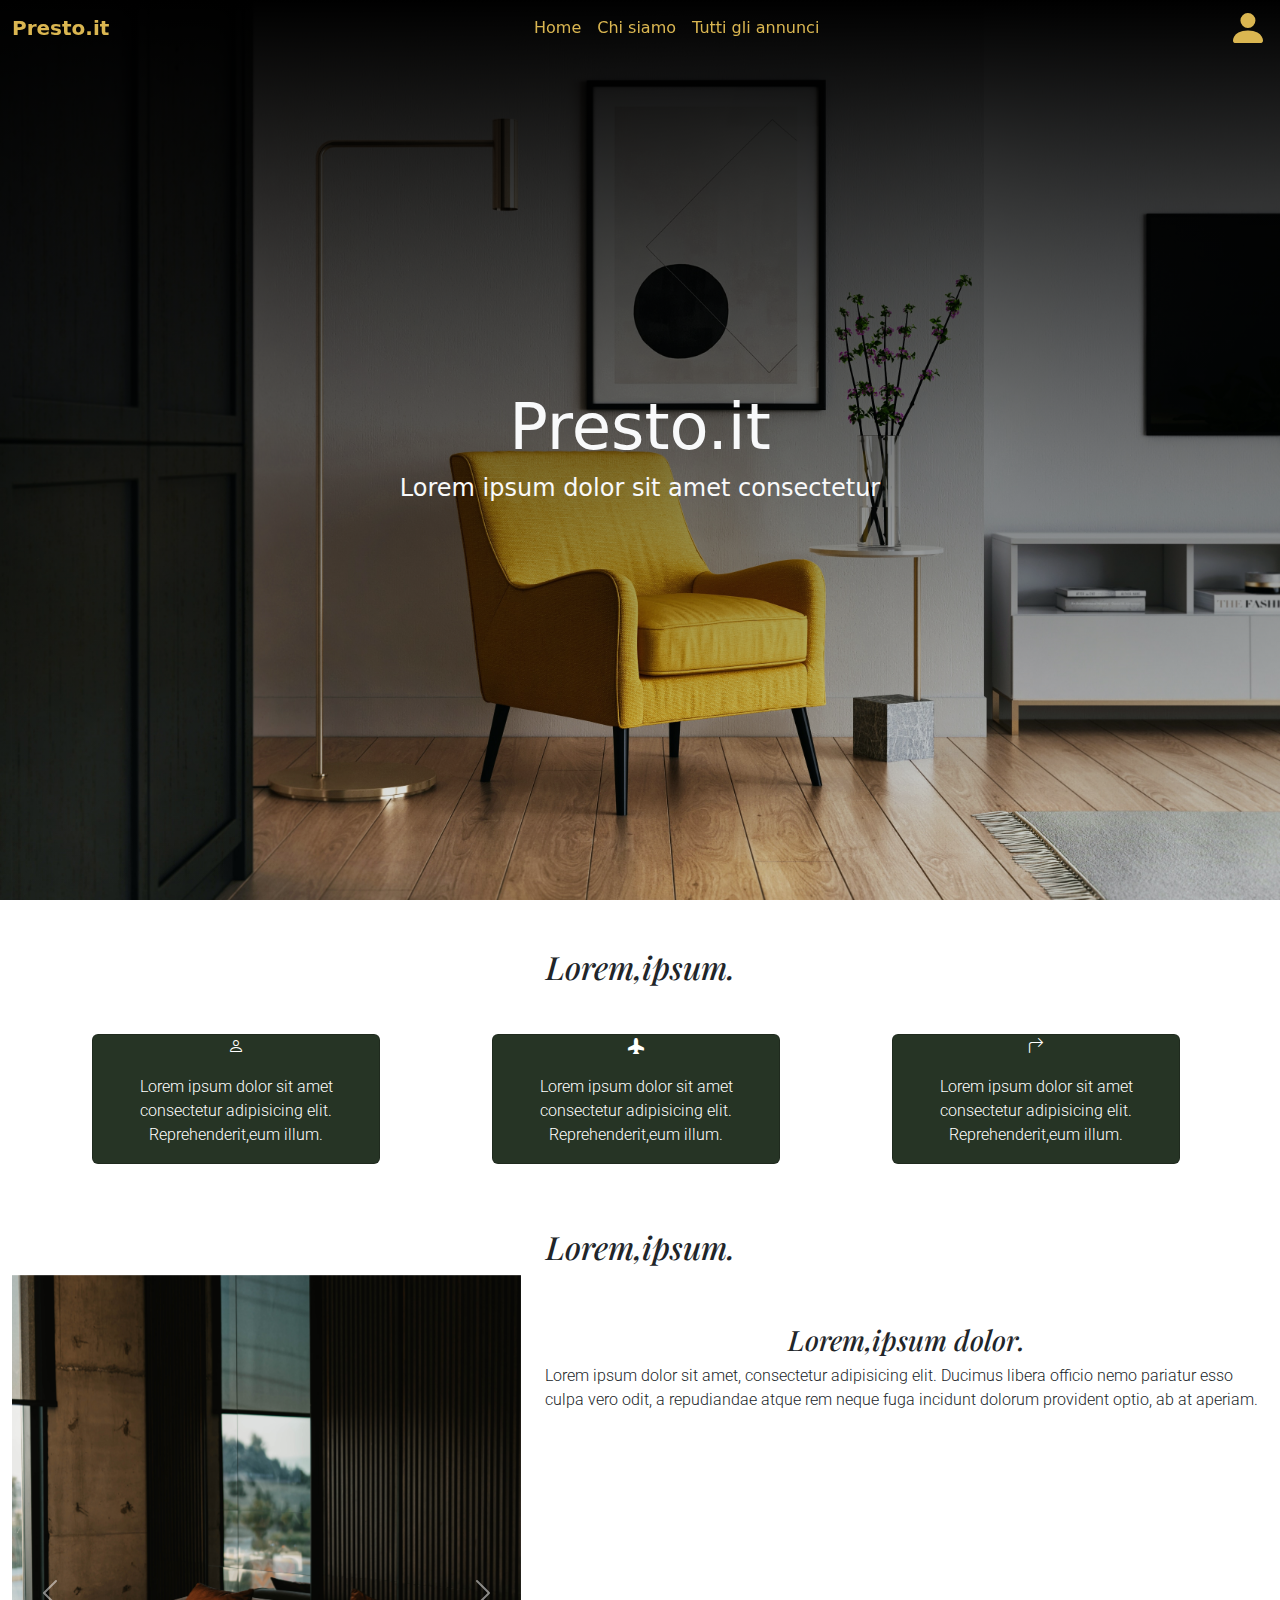
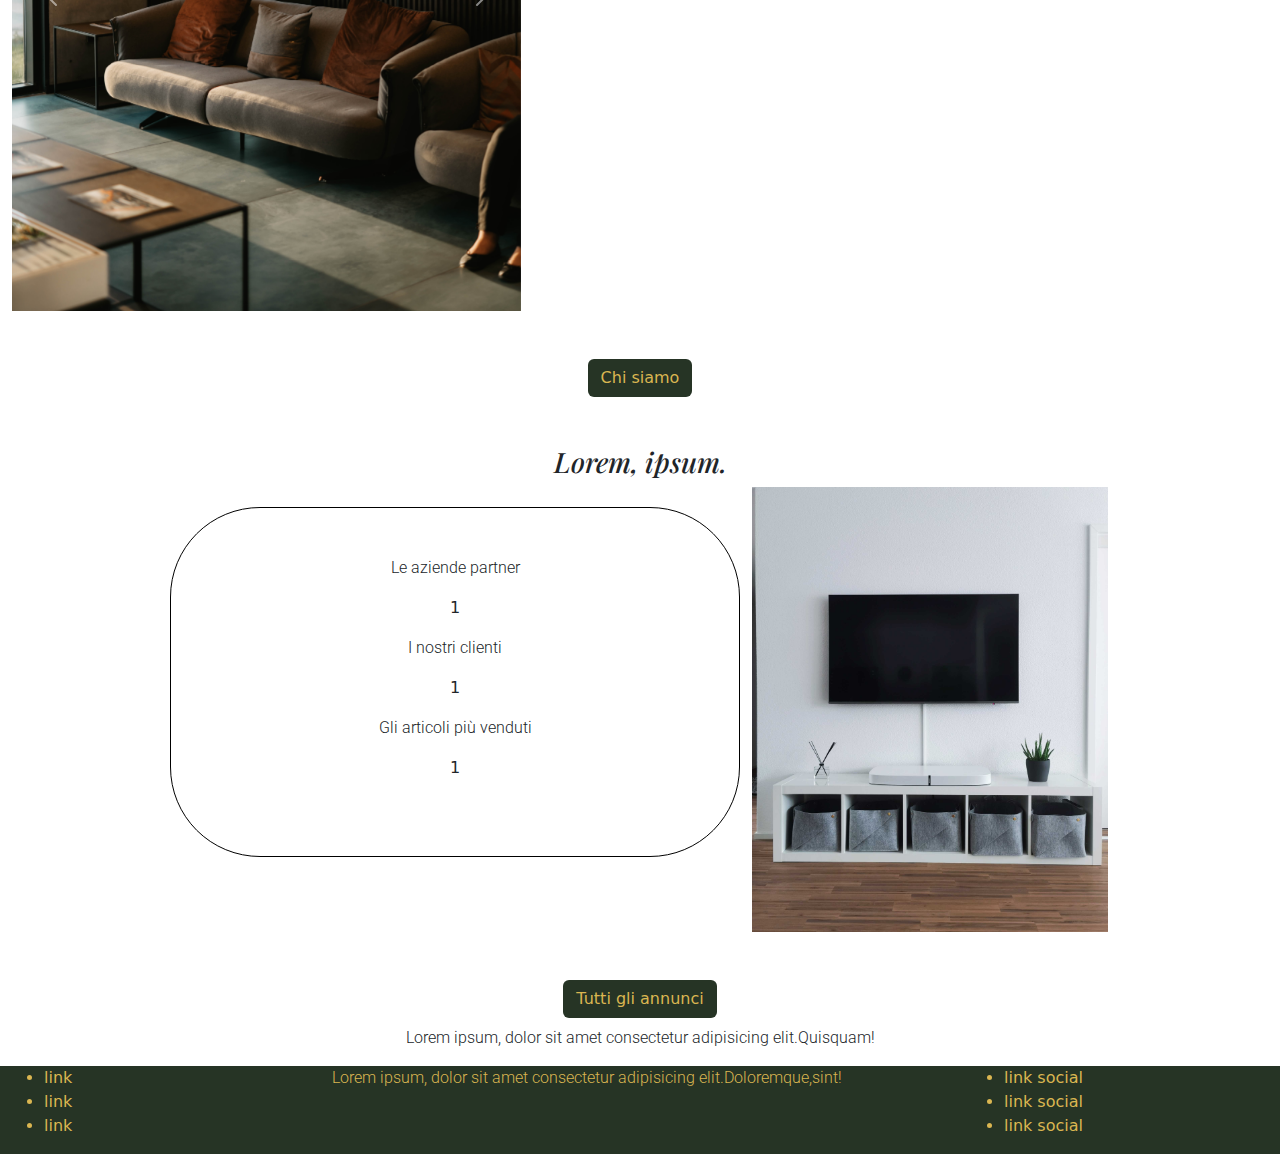
==== index.html @ e64020e6 "navbar terminata, da rivedere le altre sezioni presenti" ====
<!doctype html>
<html lang="en">
  <head>
    <meta charset="utf-8">
    <meta name="viewport" content="width=device-width, initial-scale=1">
    <title>Bootstrap demo</title>
    <!-- CDN BOOTSTRAP -->
    <link href="https://cdn.jsdelivr.net/npm/bootstrap@5.3.3/dist/css/bootstrap.min.css" rel="stylesheet" integrity="sha384-QWTKZyjpPEjISv5WaRU9OFeRpok6YctnYmDr5pNlyT2bRjXh0JMhjY6hW+ALEwIH" crossorigin="anonymous">
    <!-- CDN ICONE BOOTSTRAP -->
    <link rel="stylesheet" href="https://cdn.jsdelivr.net/npm/bootstrap-icons@1.11.3/font/bootstrap-icons.min.css">
    <!-- GOOGLE FONT -->
    <link rel="preconnect" href="https://fonts.googleapis.com">
    <link rel="preconnect" href="https://fonts.gstatic.com" crossorigin>
    <link href="https://fonts.googleapis.com/css2?family=Roboto:ital,wght@0,100;0,300;0,400;0,500;0,700;0,900;1,100;1,300;1,400;1,500;1,700;1,900&display=swap" rel="stylesheet">
   <link href="https://fonts.googleapis.com/css2?family=Playfair+Display:ital,wght@0,400..900;1,400..900&family=Roboto:ital,wght@0,100;0,300;0,400;0,500;0,700;0,900;1,100;1,300;1,400;1,500;1,700;1,900&display=swap" rel="stylesheet">
   <!-- CSS MIO -->
   <link rel="stylesheet" href="./style.css">
  </head>





  <body>
    <!-- INIZIO NAVBAR -->
    <nav class="navbar navbar-expand-lg fixed-top" id="navbar">
        <div class="container-fluid">
          <a class="navbar-brand fw-bold secText" href="#">Presto.it</a>
          <button class="navbar-toggler" type="button" data-bs-toggle="collapse" data-bs-target="#navbarSupportedContent" aria-controls="navbarSupportedContent" aria-expanded="false" aria-label="Toggle navigation">
            <i class="bi bi-three-dots-vertical display-6"></i>
          </button>
          <div class="collapse navbar-collapse" id="navbarSupportedContent">
            <ul class="navbar-nav mx-auto mb-2 mb-lg-0 list-link">
              <li class="nav-item">
                <a class="nav-link secText" aria-current="page" href="#">Home</a>
              </li>
              <li class="nav-item">
                <a class="nav-link secText" href="#">Chi siamo</a>
              </li>
              <li class="nav-item">
                <a class="nav-link secText" href="#">
                  Tutti gli annunci
                </a> </li>
            </ul>
            <a class="nav-link" href=""><i class="bi bi-person-fill d-none d-md-flex display-6 secText"></i></a>
          </div>
        </div>
      </nav>
<!-- INIZIO HEADER -->
    <header class="container-fluid">
    <div class="row text-center vh-100 align-items-center justify-content-center header-custom text-light">
    <div class="col-12">
    <h1 class="display-3">Presto.it</h1>
    <h4>Lorem ipsum dolor sit amet consectetur</h4>
    </div>
</div>
    </header>
    <!-- FINE HEADER -->
    <main>
        <div class="mt-5">
            <h2 class="text-center playfair-display">Lorem,ipsum.</h2>
        </div>
        <!-- DIV CARDS -->
        <div class="container-fluid">
            <div class="row justify-content-evenly mt-5">
                <div class="col-12 col-md-3">
                    <div class="card coloreCard mb-3" style="max-width:18rem;">
                        <i class="bi bi-person text-white colorIcone display-10 text-center"></i>
                        <div class="card-body">
                          <p class="card-text text-white text-center roboto-light">Lorem ipsum dolor sit amet consectetur adipisicing elit. Reprehenderit,eum illum.</p>
                        </div>
                      </div>
                </div>
                <div class="col-12 col-md-3">
                    <div class="card coloreCard mb-3" style="max-width:18rem;">
                        <i class="bi bi-airplane-fill text-white colorIcone display-10 text-center"></i>
                        <div class="card-body">
                          <p class="card-text text-white text-center roboto-light">Lorem ipsum dolor sit amet consectetur adipisicing elit. Reprehenderit,eum illum.</p>
                        </div>
                      </div>
                </div>
                <div class="col-12 col-md-3">
                    <div class="card coloreCard mb-3" style="max-width:18rem;">
                        <i class="bi bi-arrow-90deg-right  text-white colorIcone display-10 text-center"></i>
                        <div class="card-body">
                          <p class="card-text text-white text-center roboto-light">Lorem ipsum dolor sit amet consectetur adipisicing elit. Reprehenderit,eum illum.</p>
                        </div>
                      </div>
                </div>
            </div>
        </div>
        <div class="mt-5">
            <h2 class="text-center playfair-display">Lorem,ipsum.</h2>
        </div>

        <div class="container-fluid">
            <div class="row">
                <div class="col-12 col-md-5">
                    <div id="carouselExample" class="carousel slide">
                        <div class="carousel-inner">
                          <div class="carousel-item active">
                            <img src="./media/divano interni.jpg" class="d-block w-100" alt="...">
                          </div>
                          <div class="carousel-item">
                            <img src="./media/divano.jpg" class="d-block w-100" alt="...">
                          </div>
                          <div class="carousel-item">
                            <img src="./media/sedie esterni.jpg" class="d-block w-100" alt="...">
                          </div>
                        </div>
                        <button class="carousel-control-prev" type="button" data-bs-target="#carouselExample" data-bs-slide="prev">
                          <span class="carousel-control-prev-icon" aria-hidden="true"></span>
                          <span class="visually-hidden">Previous</span>
                        </button>
                        <button class="carousel-control-next" type="button" data-bs-target="#carouselExample" data-bs-slide="next">
                          <span class="carousel-control-next-icon" aria-hidden="true"></span>
                          <span class="visually-hidden">Next</span>
                        </button>
                      </div>
                </div>
                <div class="col-12 col-md-7 mt-5 justify-content-around">
                    <h3 class="text-center playfair-display">Lorem,ipsum dolor.</h3>
                    <p class="roboto-light">Lorem ipsum dolor sit amet, consectetur adipisicing elit. Ducimus libera officio nemo pariatur esso culpa vero odit, a repudiandae atque rem neque fuga incidunt dolorum provident optio, ab at aperiam.</p>
                </div>
            </div>
        </div>
 
     <div class="container-fluid">
        <div class="row justify-content-center">
            <div class="col-12 col-md-3 mt-5 d-flex justify-content-center">
                <button class="btn buttonCustom ml-5">Chi siamo</button>
            </div>
        </div>
     </div>


    
<div class="container">
    <div class="row">
      <div class="col-12">
        <h3 class="text-center playfair-display mt-5">Lorem, ipsum.</h3>
      </div>
      <div class="col-12 col-md-6 spaceCounter customCounter text-center">
        <div>
          <p class="roboto-light mt-5">Le aziende partner</p>
          <p id="firstNumber">1</p>
        </div>
        <div>
          <p class="roboto-light">I nostri clienti</p>
          <p id="secondNumber">1</p>
        </div>
        <div>
          <p class="roboto-light">Gli articoli più venduti</p>
          <p id="thirdNumber">1</p>
        </div>
      </div> 
      <div class="col-12 col-md-4">
        <img src="./media/tv.jpg" alt="" class="d-block w-100">
      </div>
    </div>
  </div>

  <div class="container-fluid">
    <div class="row justify-content-center">
        <div class="col-12 col-md-3 mt-5 d-flex justify-content-center">
            <button class="btn buttonCustom ml-5">Tutti gli annunci</button>
        </div>
    </div>
 </div>

 <div class="container-fluid">
    <div class="row justify-content-center">
        <div class="col-12 col-md-12 mt-2 d-flex justify-content-center ml-5">
            <p class="roboto-light">Lorem ipsum, dolor sit amet consectetur adipisicing elit.Quisquam!</p>  
          </div>
    </div>
 </div>

    </main>

<footer>
<div class="container-fluid">
    <div class="row bg-info">
        <div class="col-12 col-md-2 coloreCard">
            <ul class="yText">
               <li> <link rel="stylesheet" href="">link</li>
               <li> <link rel="stylesheet" href="">link</li>
               <li> <link rel="stylesheet" href="">link</li>
            </ul>
        </div>
        <div class="col-12 col-md-7 coloreCard text-center">
            <p class="roboto-light yText">Lorem ipsum, dolor sit amet consectetur adipisicing elit.Doloremque,sint!</p> 
        </div>
        <div class="col-12 col-md-3 coloreCard">
            <ul class="yText">
               <li> <link rel="stylesheet" href="">link social</li>
               <li> <link rel="stylesheet" href="">link social</li>
               <li> <link rel="stylesheet" href="">link social</li>
            </ul>
        </div>
    </div>
</div>
</footer>

<!-- JS DI BOOTSTRAP -->
    <script src="https://cdn.jsdelivr.net/npm/bootstrap@5.3.3/dist/js/bootstrap.bundle.min.js" integrity="sha384-YvpcrYf0tY3lHB60NNkmXc5s9fDVZLESaAA55NDzOxhy9GkcIdslK1eN7N6jIeHz" crossorigin="anonymous"></script>
    <!-- JS MIO -->
    <script src="./main.js"></script>
  </body>
</html>
---- style.css ----
:root{
    --main: #eeeeee;
    --sec: #DAB651;
    --acc: #263425;
}

/* .secText{
    color:var(--sec);

} */

.nav-link{
    color: #DAB651;
}
.navbar-brand{
    color:#DAB651
}
.navbarScroll{
background-color: var(--acc);
transition: 1s;
}

.header-custom{
    background:linear-gradient(black,transparent), url(./media/header.jpg);
    background-size: cover;
    background-position: center;
}

.playfair-display{
    font-family: "Playfair Display", serif;
    font-optical-sizing: auto;
    font: weight 100px;;
    font-style:italic;
  }
  
.coloreCard{
    background-color: var(--acc);
}

.colorIcone{
    color:white;
}

.roboto-light {
    font-family: "Roboto", sans-serif;
    font-weight: 300;
    font-style: normal;
  }

  .buttonCustom{
    background-color: #263425;
    color:#DAB651
  }

.spaceCounter{
margin-left: 100px;
margin-top:20px;
}

.customCounter{
    height:350px;
    border:1px solid black;
    border-radius: 10vh;
}

.yText{
    color: var(--sec);
}
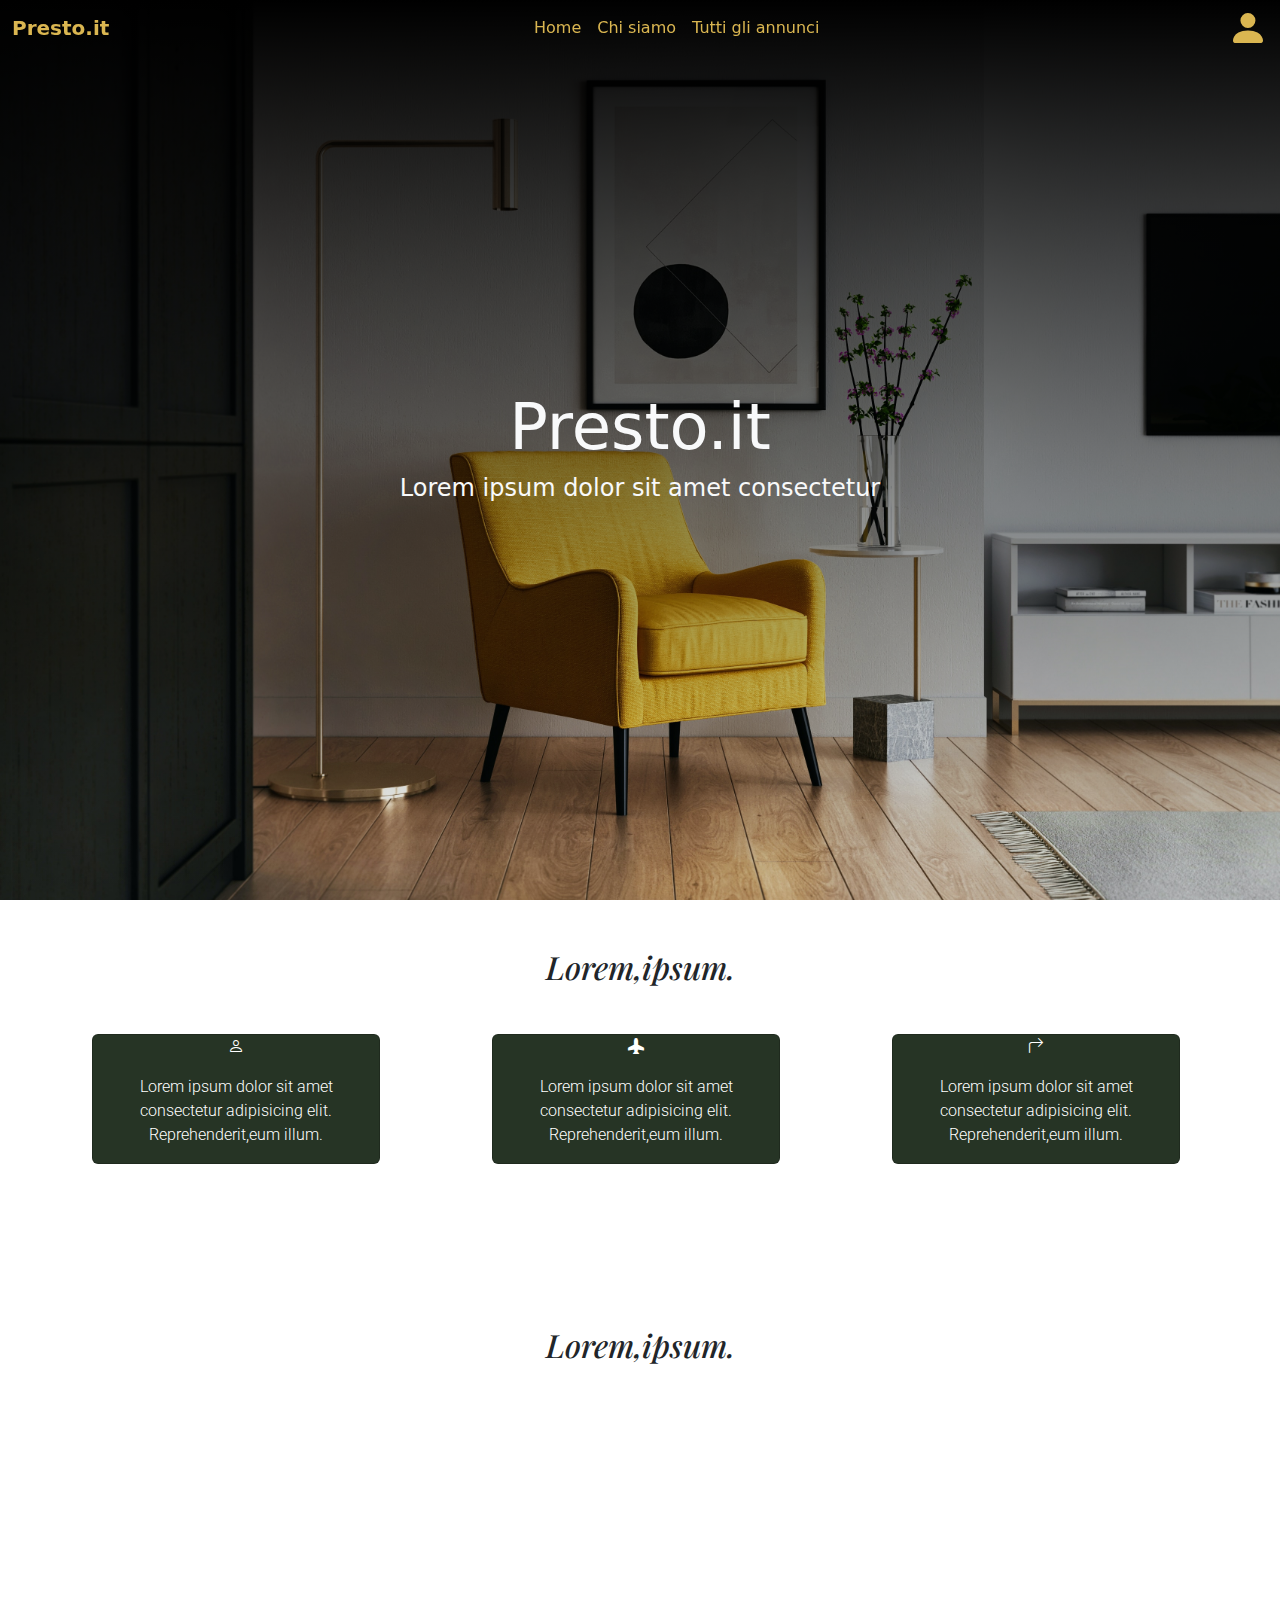
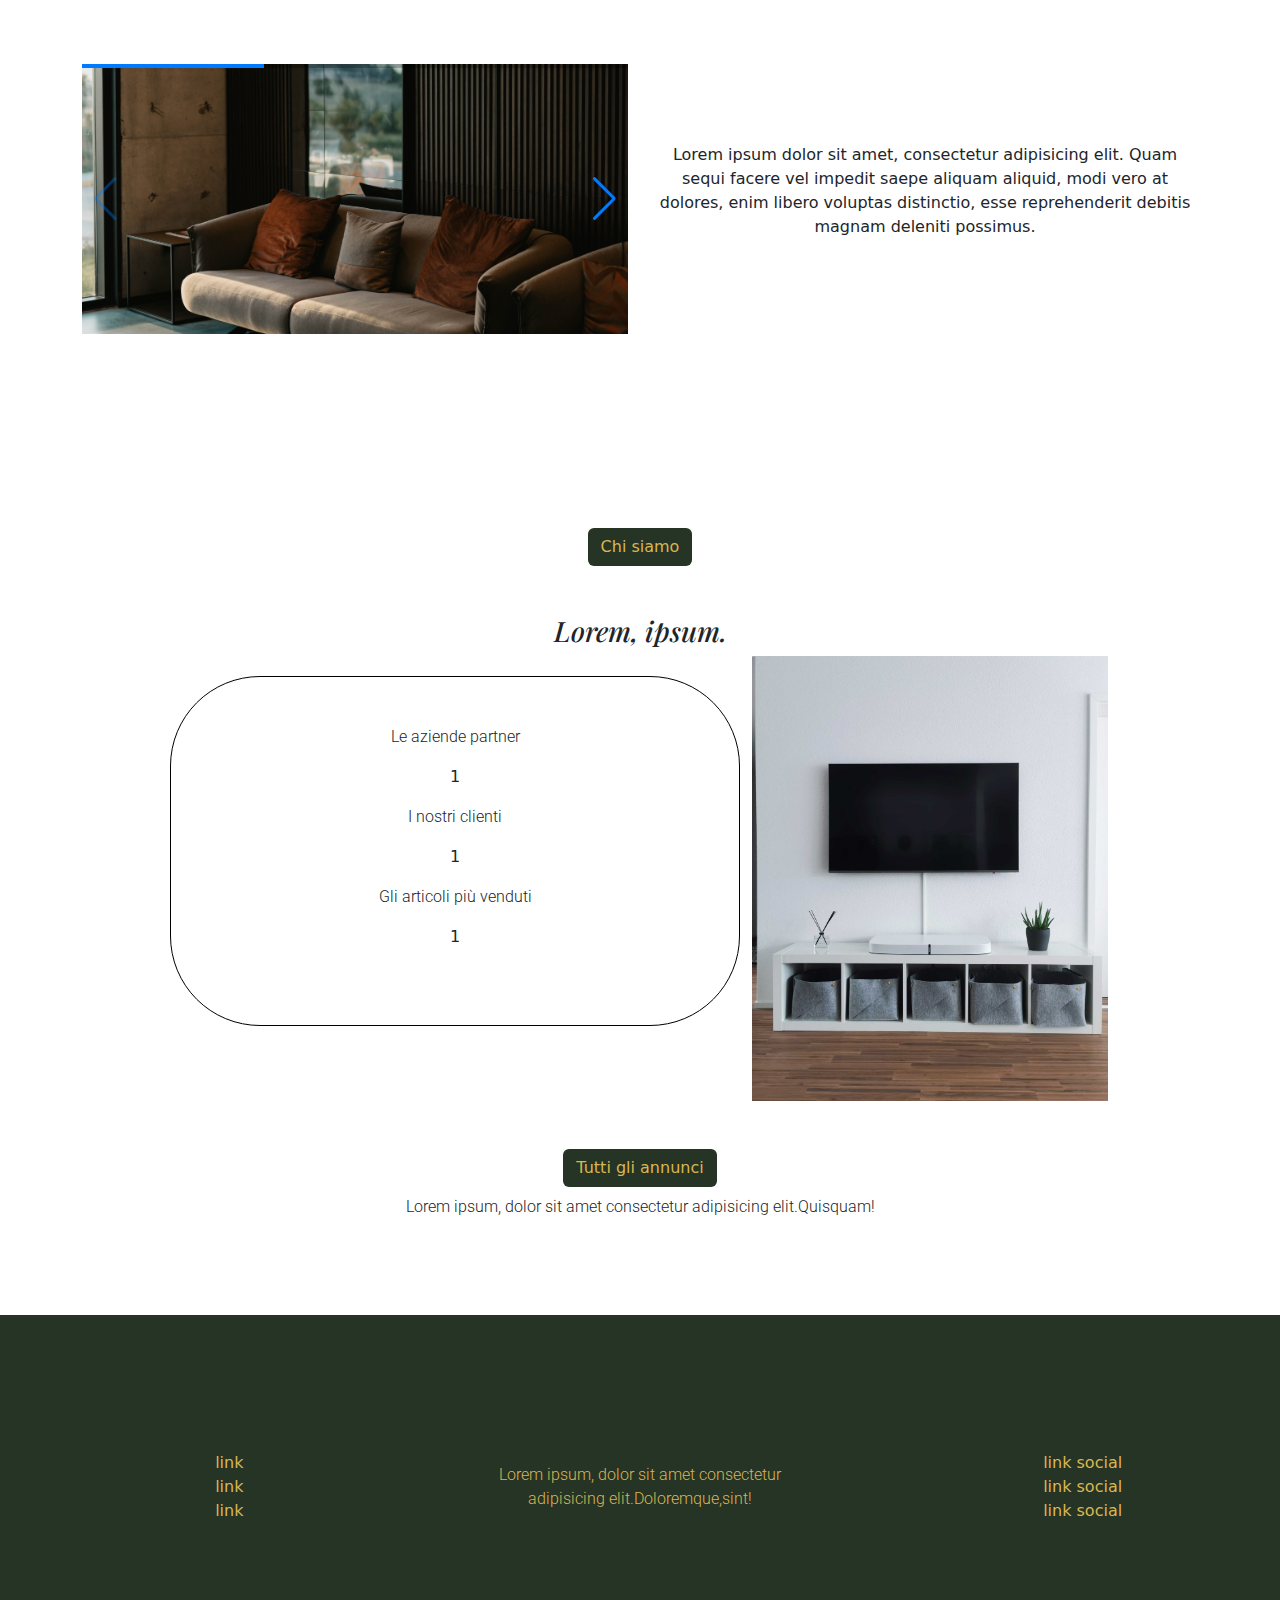
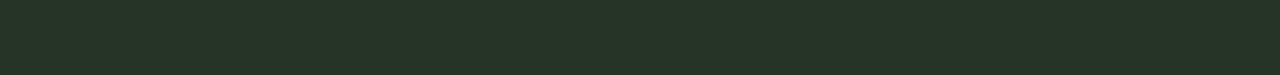
==== commit 138f808b: "aggiunta pagina2" ====
--- a/index.html
+++ b/index.html
@@ -3,11 +3,13 @@
   <head>
     <meta charset="utf-8">
     <meta name="viewport" content="width=device-width, initial-scale=1">
-    <title>Bootstrap demo</title>
+    <title>Presto.it</title>
     <!-- CDN BOOTSTRAP -->
     <link href="https://cdn.jsdelivr.net/npm/bootstrap@5.3.3/dist/css/bootstrap.min.css" rel="stylesheet" integrity="sha384-QWTKZyjpPEjISv5WaRU9OFeRpok6YctnYmDr5pNlyT2bRjXh0JMhjY6hW+ALEwIH" crossorigin="anonymous">
     <!-- CDN ICONE BOOTSTRAP -->
     <link rel="stylesheet" href="https://cdn.jsdelivr.net/npm/bootstrap-icons@1.11.3/font/bootstrap-icons.min.css">
+    <!-- CDN SWIPER -->
+    <link rel="stylesheet" href="https://cdn.jsdelivr.net/npm/swiper@11/swiper-bundle.min.css" />
     <!-- GOOGLE FONT -->
     <link rel="preconnect" href="https://fonts.googleapis.com">
     <link rel="preconnect" href="https://fonts.gstatic.com" crossorigin>
@@ -24,28 +26,28 @@
   <body>
     <!-- INIZIO NAVBAR -->
     <nav class="navbar navbar-expand-lg fixed-top" id="navbar">
-        <div class="container-fluid">
-          <a class="navbar-brand fw-bold secText" href="#">Presto.it</a>
-          <button class="navbar-toggler" type="button" data-bs-toggle="collapse" data-bs-target="#navbarSupportedContent" aria-controls="navbarSupportedContent" aria-expanded="false" aria-label="Toggle navigation">
-            <i class="bi bi-three-dots-vertical display-6"></i>
-          </button>
-          <div class="collapse navbar-collapse" id="navbarSupportedContent">
-            <ul class="navbar-nav mx-auto mb-2 mb-lg-0 list-link">
-              <li class="nav-item">
-                <a class="nav-link secText" aria-current="page" href="#">Home</a>
-              </li>
-              <li class="nav-item">
-                <a class="nav-link secText" href="#">Chi siamo</a>
-              </li>
-              <li class="nav-item">
-                <a class="nav-link secText" href="#">
-                  Tutti gli annunci
-                </a> </li>
-            </ul>
-            <a class="nav-link" href=""><i class="bi bi-person-fill d-none d-md-flex display-6 secText"></i></a>
-          </div>
-        </div>
-      </nav>
+      <div class="container-fluid">
+        <a class="navbar-brand fw-bold secText" href="#">Presto.it</a>
+        <button class="navbar-toggler" type="button" data-bs-toggle="collapse" data-bs-target="#navbarSupportedContent" aria-controls="navbarSupportedContent" aria-expanded="false" aria-label="Toggle navigation">
+          <i class="bi bi-three-dots-vertical display-6"></i>
+        </button>
+        <div class="collapse navbar-collapse" id="navbarSupportedContent">
+          <ul class="navbar-nav mx-auto mb-2 mb-lg-0 list-link">
+            <li class="nav-item">
+              <a class="nav-link secText" aria-current="page" href="./index.html">Home</a>
+            </li>
+            <li class="nav-item">
+              <a class="nav-link secText" href="#">Chi siamo</a>
+            </li>
+            <li class="nav-item">
+              <a class="nav-link secText" href="./annunci.html">
+                Tutti gli annunci
+              </a> </li>
+          </ul>
+          <a class="nav-link" href=""><i class="bi bi-person-fill d-none d-md-flex display-6 secText"></i></a>
+        </div>
+      </div>
+    </nav>
 <!-- INIZIO HEADER -->
     <header class="container-fluid">
     <div class="row text-center vh-100 align-items-center justify-content-center header-custom text-light">
@@ -64,7 +66,7 @@
         <div class="container-fluid">
             <div class="row justify-content-evenly mt-5">
                 <div class="col-12 col-md-3">
-                    <div class="card coloreCard mb-3" style="max-width:18rem;">
+                    <div class="card coloreCard mb-3 cardResponsive" style="max-width:18rem;">
                         <i class="bi bi-person text-white colorIcone display-10 text-center"></i>
                         <div class="card-body">
                           <p class="card-text text-white text-center roboto-light">Lorem ipsum dolor sit amet consectetur adipisicing elit. Reprehenderit,eum illum.</p>
@@ -72,7 +74,7 @@
                       </div>
                 </div>
                 <div class="col-12 col-md-3">
-                    <div class="card coloreCard mb-3" style="max-width:18rem;">
+                    <div class="card coloreCard mb-3 cardResponsive" style="max-width:18rem;">
                         <i class="bi bi-airplane-fill text-white colorIcone display-10 text-center"></i>
                         <div class="card-body">
                           <p class="card-text text-white text-center roboto-light">Lorem ipsum dolor sit amet consectetur adipisicing elit. Reprehenderit,eum illum.</p>
@@ -80,7 +82,7 @@
                       </div>
                 </div>
                 <div class="col-12 col-md-3">
-                    <div class="card coloreCard mb-3" style="max-width:18rem;">
+                    <div class="card coloreCard mb-3 cardResponsive" style="max-width:18rem;">
                         <i class="bi bi-arrow-90deg-right  text-white colorIcone display-10 text-center"></i>
                         <div class="card-body">
                           <p class="card-text text-white text-center roboto-light">Lorem ipsum dolor sit amet consectetur adipisicing elit. Reprehenderit,eum illum.</p>
@@ -89,38 +91,29 @@
                 </div>
             </div>
         </div>
-        <div class="mt-5">
-            <h2 class="text-center playfair-display">Lorem,ipsum.</h2>
-        </div>
-
-        <div class="container-fluid">
-            <div class="row">
-                <div class="col-12 col-md-5">
-                    <div id="carouselExample" class="carousel slide">
-                        <div class="carousel-inner">
-                          <div class="carousel-item active">
-                            <img src="./media/divano interni.jpg" class="d-block w-100" alt="...">
-                          </div>
-                          <div class="carousel-item">
-                            <img src="./media/divano.jpg" class="d-block w-100" alt="...">
-                          </div>
-                          <div class="carousel-item">
-                            <img src="./media/sedie esterni.jpg" class="d-block w-100" alt="...">
-                          </div>
-                        </div>
-                        <button class="carousel-control-prev" type="button" data-bs-target="#carouselExample" data-bs-slide="prev">
-                          <span class="carousel-control-prev-icon" aria-hidden="true"></span>
-                          <span class="visually-hidden">Previous</span>
-                        </button>
-                        <button class="carousel-control-next" type="button" data-bs-target="#carouselExample" data-bs-slide="next">
-                          <span class="carousel-control-next-icon" aria-hidden="true"></span>
-                          <span class="visually-hidden">Next</span>
-                        </button>
-                      </div>
-                </div>
-                <div class="col-12 col-md-7 mt-5 justify-content-around">
-                    <h3 class="text-center playfair-display">Lorem,ipsum dolor.</h3>
-                    <p class="roboto-light">Lorem ipsum dolor sit amet, consectetur adipisicing elit. Ducimus libera officio nemo pariatur esso culpa vero odit, a repudiandae atque rem neque fuga incidunt dolorum provident optio, ab at aperiam.</p>
+        <!-- <div class="mt-5">
+         
+        </div> -->
+
+        <div class="container">
+            <div class="row text-center vh-100 align-items-center">
+                <div class="col-12">
+                  <h2 class="text-center playfair-display">Lorem,ipsum.</h2>
+                </div>
+                  <div class="col-12 col-md-6">
+                  <div class="swiper mySwiper">
+                    <div class="swiper-wrapper">
+                      <div class="swiper-slide"><img src="./media/divano interni.jpg" alt=""></div>
+                      <div class="swiper-slide"><img src="./media/divano.jpg" alt=""></div>
+                      <div class="swiper-slide"><img src="./media/sedie esterni.jpg" alt=""></div>
+                    </div>
+                    <div class="swiper-button-next"></div>
+                    <div class="swiper-button-prev"></div>
+                    <div class="swiper-pagination"></div>
+                </div>
+                  </div>
+                <div class="col-12 col-md-6 d-flex align-items-center">
+                  <p>Lorem ipsum dolor sit amet, consectetur adipisicing elit. Quam sequi facere vel impedit saepe aliquam aliquid, modi vero at dolores, enim libero voluptas distinctio, esse reprehenderit debitis magnam deleniti possimus.</p>
                 </div>
             </div>
         </div>
@@ -140,7 +133,7 @@
       <div class="col-12">
         <h3 class="text-center playfair-display mt-5">Lorem, ipsum.</h3>
       </div>
-      <div class="col-12 col-md-6 spaceCounter customCounter text-center">
+      <div class="col-8 col-md-6 spaceCounter customCounter text-center">
         <div>
           <p class="roboto-light mt-5">Le aziende partner</p>
           <p id="firstNumber">1</p>
@@ -154,8 +147,8 @@
           <p id="thirdNumber">1</p>
         </div>
       </div> 
-      <div class="col-12 col-md-4">
-        <img src="./media/tv.jpg" alt="" class="d-block w-100">
+      <div class="col-8 col-md-4">
+        <img src="./media/tv.jpg" alt="" class="d-block w-100 pictureRes">
       </div>
     </div>
   </div>
@@ -163,7 +156,7 @@
   <div class="container-fluid">
     <div class="row justify-content-center">
         <div class="col-12 col-md-3 mt-5 d-flex justify-content-center">
-            <button class="btn buttonCustom ml-5">Tutti gli annunci</button>
+            <button class="btn buttonCustom ml-5"><a href="./annunci.html" class="text-decoration-none yText">Tutti gli annunci</button></a>
         </div>
     </div>
  </div>
@@ -171,7 +164,7 @@
  <div class="container-fluid">
     <div class="row justify-content-center">
         <div class="col-12 col-md-12 mt-2 d-flex justify-content-center ml-5">
-            <p class="roboto-light">Lorem ipsum, dolor sit amet consectetur adipisicing elit.Quisquam!</p>  
+            <p class="roboto-light finalTextHomeRes">Lorem ipsum, dolor sit amet consectetur adipisicing elit.Quisquam!</p>  
           </div>
     </div>
  </div>
@@ -180,18 +173,18 @@
 
 <footer>
 <div class="container-fluid">
-    <div class="row bg-info">
-        <div class="col-12 col-md-2 coloreCard">
+    <div class="row justify-content-around align-items-center footer">
+        <div class="col-12 col-md-3 d-flex justify-content-center coloreCard">
             <ul class="yText">
                <li> <link rel="stylesheet" href="">link</li>
                <li> <link rel="stylesheet" href="">link</li>
                <li> <link rel="stylesheet" href="">link</li>
             </ul>
         </div>
-        <div class="col-12 col-md-7 coloreCard text-center">
+        <div class="col-12 col-md-3 d-flex justify-content-center coloreCard text-center">
             <p class="roboto-light yText">Lorem ipsum, dolor sit amet consectetur adipisicing elit.Doloremque,sint!</p> 
         </div>
-        <div class="col-12 col-md-3 coloreCard">
+        <div class="col-12 col-md-3 d-flex justify-content-center coloreCard">
             <ul class="yText">
                <li> <link rel="stylesheet" href="">link social</li>
                <li> <link rel="stylesheet" href="">link social</li>
@@ -204,6 +197,20 @@
 
 <!-- JS DI BOOTSTRAP -->
     <script src="https://cdn.jsdelivr.net/npm/bootstrap@5.3.3/dist/js/bootstrap.bundle.min.js" integrity="sha384-YvpcrYf0tY3lHB60NNkmXc5s9fDVZLESaAA55NDzOxhy9GkcIdslK1eN7N6jIeHz" crossorigin="anonymous"></script>
+    <!-- SCRIPT SWIPER -->
+    <script src="https://cdn.jsdelivr.net/npm/swiper@11/swiper-bundle.min.js"></script>
+    <script>
+      var swiper = new Swiper(".mySwiper", {
+        pagination: {
+          el: ".swiper-pagination",
+          type: "progressbar",
+        },
+        navigation: {
+          nextEl: ".swiper-button-next",
+          prevEl: ".swiper-button-prev",
+        },
+      });
+    </script>
     <!-- JS MIO -->
     <script src="./main.js"></script>
   </body>
--- a/style.css
+++ b/style.css
@@ -16,6 +16,20 @@
 .navbar-brand{
     color:#DAB651
 }
+
+.nav-link:hover{
+    color: white;
+}
+.navbar-brand:hover{
+    color:white;
+}
+
+.navbar-toggler{
+    border-color: var(--sec);
+    background-color: white;
+    color: var(--acc);
+}
+
 .navbarScroll{
 background-color: var(--acc);
 transition: 1s;
@@ -25,6 +39,13 @@
     background:linear-gradient(black,transparent), url(./media/header.jpg);
     background-size: cover;
     background-position: center;
+}
+
+.header-customTuttigliAnnunci-custom{
+    background:linear-gradient(black,transparent), url(./media/tavolo.jpg);
+    background-size: cover;
+    background-position: center;
+
 }
 
 .playfair-display{
@@ -50,8 +71,14 @@
 
   .buttonCustom{
     background-color: #263425;
-    color:#DAB651
+    color:#DAB651;
   }
+
+.buttonCustom:hover{
+    border-color: white;
+    background-color: black;
+    color: #DAB651;
+}
 
 .spaceCounter{
 margin-left: 100px;
@@ -66,4 +93,72 @@
 
 .yText{
     color: var(--sec);
-}+}
+
+.footer{
+    margin-top: 80px;
+    min-height: 40vh;
+    background-color: var(--acc);
+    color: var(--sec);
+}
+
+ul{
+    list-style-type: none;
+}
+
+h1{
+    animation-name: title;
+    animation-duration: 3s;
+    animation-iteration-count: 1;
+}
+
+@keyframes title {
+    0%{
+        opacity: 0;
+    }100%{
+        opacity: 1;
+    }
+} 
+
+
+.swiper {
+    width: 100%;
+    height: 100%;
+  }
+
+  .swiper-slide {
+    text-align: center;
+    font-size: 18px;
+    background: #fff;
+    display: flex;
+    justify-content: center;
+    align-items: center;
+    
+  }
+
+  .swiper-slide img {
+    display: block;
+    width: 100%;
+    height: 100%;
+    object-fit: cover;
+    height:30vh;
+  }
+
+
+  @media screen and (max-width: 576px){
+    .cardResponsive{
+       margin-left: 30px;
+    }
+    .spaceCounter{
+        margin-left:65px;
+        margin-top:20px;
+        }
+    .pictureRes{
+        margin-top: 20px;
+        margin-left:65px;
+    }
+    .finalTextHomeRes{
+        margin-top:15px;
+        text-align: center;
+    }
+  }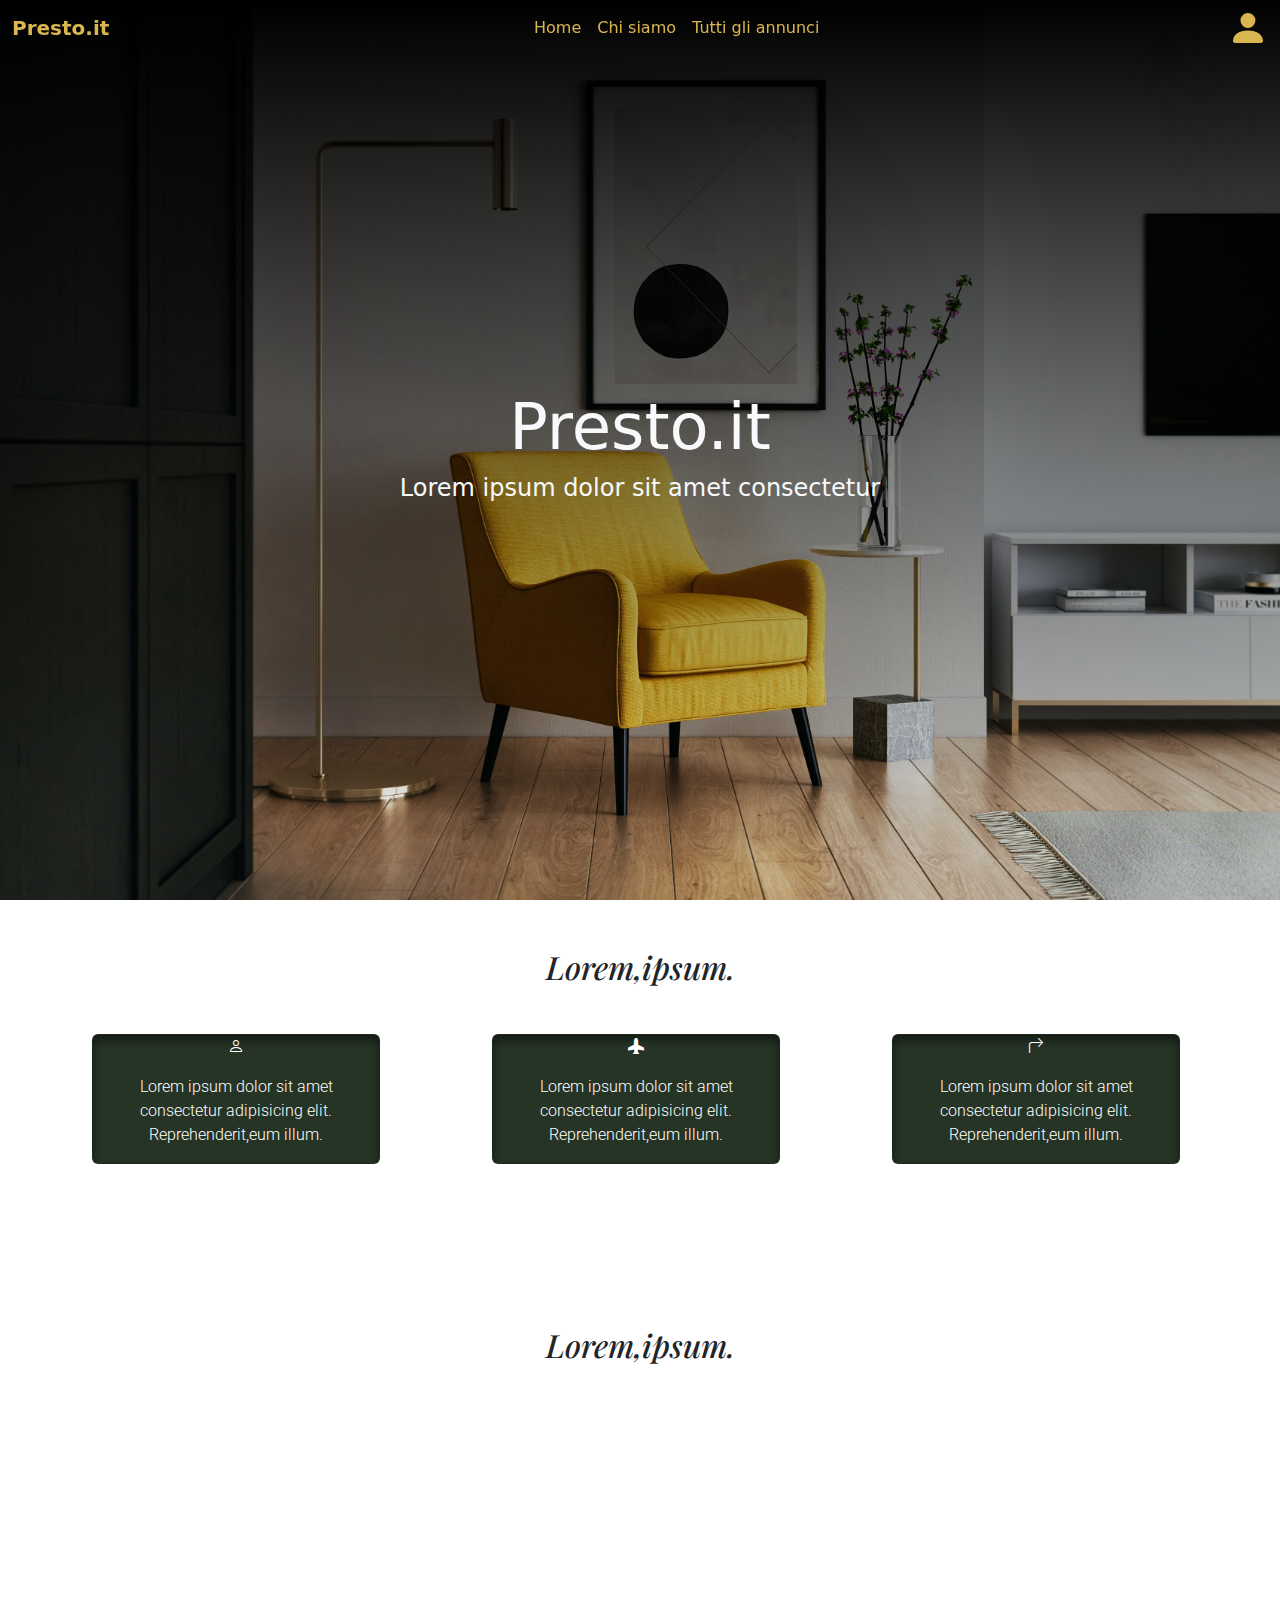
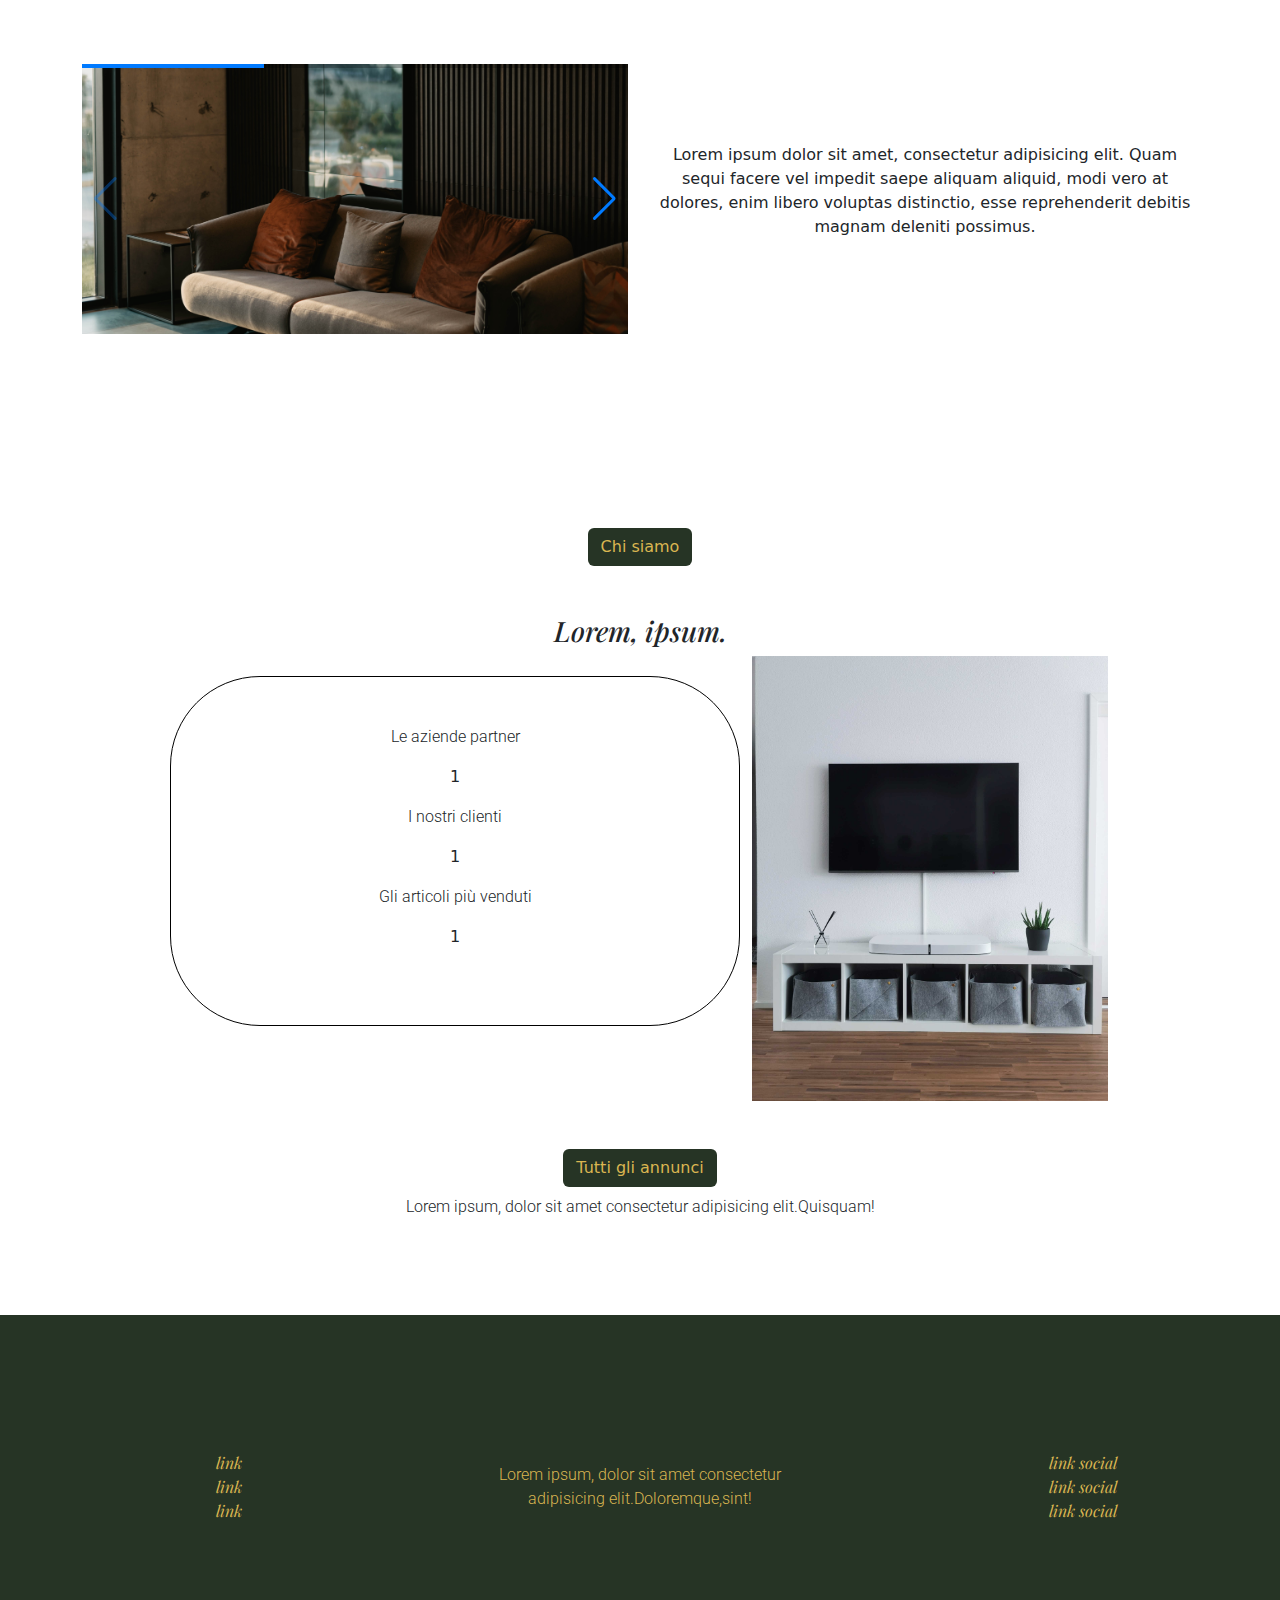
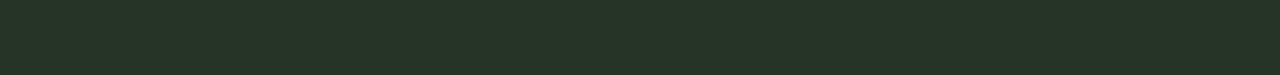
==== commit f093e8d2: "inseriti i filtri" ====
--- a/index.html
+++ b/index.html
@@ -37,7 +37,7 @@
               <a class="nav-link secText" aria-current="page" href="./index.html">Home</a>
             </li>
             <li class="nav-item">
-              <a class="nav-link secText" href="#">Chi siamo</a>
+              <a class="nav-link secText" href="./chisiamo.html">Chi siamo</a>
             </li>
             <li class="nav-item">
               <a class="nav-link secText" href="./annunci.html">
@@ -66,7 +66,7 @@
         <div class="container-fluid">
             <div class="row justify-content-evenly mt-5">
                 <div class="col-12 col-md-3">
-                    <div class="card coloreCard mb-3 cardResponsive" style="max-width:18rem;">
+                    <div class="card coloreCard mb-3 cardResponsive cardCustomhome" style="max-width:18rem;">
                         <i class="bi bi-person text-white colorIcone display-10 text-center"></i>
                         <div class="card-body">
                           <p class="card-text text-white text-center roboto-light">Lorem ipsum dolor sit amet consectetur adipisicing elit. Reprehenderit,eum illum.</p>
@@ -74,7 +74,7 @@
                       </div>
                 </div>
                 <div class="col-12 col-md-3">
-                    <div class="card coloreCard mb-3 cardResponsive" style="max-width:18rem;">
+                    <div class="card coloreCard mb-3 cardResponsive cardCustomhome" style="max-width:18rem;">
                         <i class="bi bi-airplane-fill text-white colorIcone display-10 text-center"></i>
                         <div class="card-body">
                           <p class="card-text text-white text-center roboto-light">Lorem ipsum dolor sit amet consectetur adipisicing elit. Reprehenderit,eum illum.</p>
@@ -82,7 +82,7 @@
                       </div>
                 </div>
                 <div class="col-12 col-md-3">
-                    <div class="card coloreCard mb-3 cardResponsive" style="max-width:18rem;">
+                    <div class="card coloreCard mb-3 cardResponsive cardCustomhome" style="max-width:18rem;">
                         <i class="bi bi-arrow-90deg-right  text-white colorIcone display-10 text-center"></i>
                         <div class="card-body">
                           <p class="card-text text-white text-center roboto-light">Lorem ipsum dolor sit amet consectetur adipisicing elit. Reprehenderit,eum illum.</p>
@@ -175,7 +175,7 @@
 <div class="container-fluid">
     <div class="row justify-content-around align-items-center footer">
         <div class="col-12 col-md-3 d-flex justify-content-center coloreCard">
-            <ul class="yText">
+            <ul class="yText playfair-display">
                <li> <link rel="stylesheet" href="">link</li>
                <li> <link rel="stylesheet" href="">link</li>
                <li> <link rel="stylesheet" href="">link</li>
@@ -185,7 +185,7 @@
             <p class="roboto-light yText">Lorem ipsum, dolor sit amet consectetur adipisicing elit.Doloremque,sint!</p> 
         </div>
         <div class="col-12 col-md-3 d-flex justify-content-center coloreCard">
-            <ul class="yText">
+            <ul class="yText playfair-display">
                <li> <link rel="stylesheet" href="">link social</li>
                <li> <link rel="stylesheet" href="">link social</li>
                <li> <link rel="stylesheet" href="">link social</li>
--- a/style.css
+++ b/style.css
@@ -45,7 +45,12 @@
     background:linear-gradient(black,transparent), url(./media/tavolo.jpg);
     background-size: cover;
     background-position: center;
-
+}
+
+.header-customChisiamo-custom{
+    background:linear-gradient(black,transparent), url(./media/team2.jpg);
+    background-size: cover;
+    background-position: center;
 }
 
 .playfair-display{
@@ -144,6 +149,32 @@
     height:30vh;
   }
 
+.imgCustom{
+    height: 50vh;
+    
+}
+
+.cardCustom{
+    box-shadow: inset 0px 5px 10px 0px rgba(0, 0, 0, 0.5);
+}
+
+.cardCustom:hover{
+    border: 1px solid var(--sec);
+    transform: translateY(5px);
+    box-shadow: inset 0px 10px 20px 2px rgba(0, 0, 0, 0.25);
+}
+  
+.cardCustomhome{
+    box-shadow: inset 0px 5px 10px 0px rgba(0, 0, 0, 0.5);
+}
+
+.cardCustomhome:hover{
+    border: 1px solid var(--sec);
+    transform: translateY(5px);
+    box-shadow: inset 0px 10px 20px 2px rgba(0, 0, 0, 0.25);
+    background-color:#DAB651
+}
+
 
   @media screen and (max-width: 576px){
     .cardResponsive{
@@ -161,4 +192,13 @@
         margin-top:15px;
         text-align: center;
     }
-  }+   .imgCustom{
+    display:inline-block;
+    align-items: center;
+    height:30vh;
+   }
+    .cardCustom{
+    margin-right: 30px;
+    }
+   }
+  